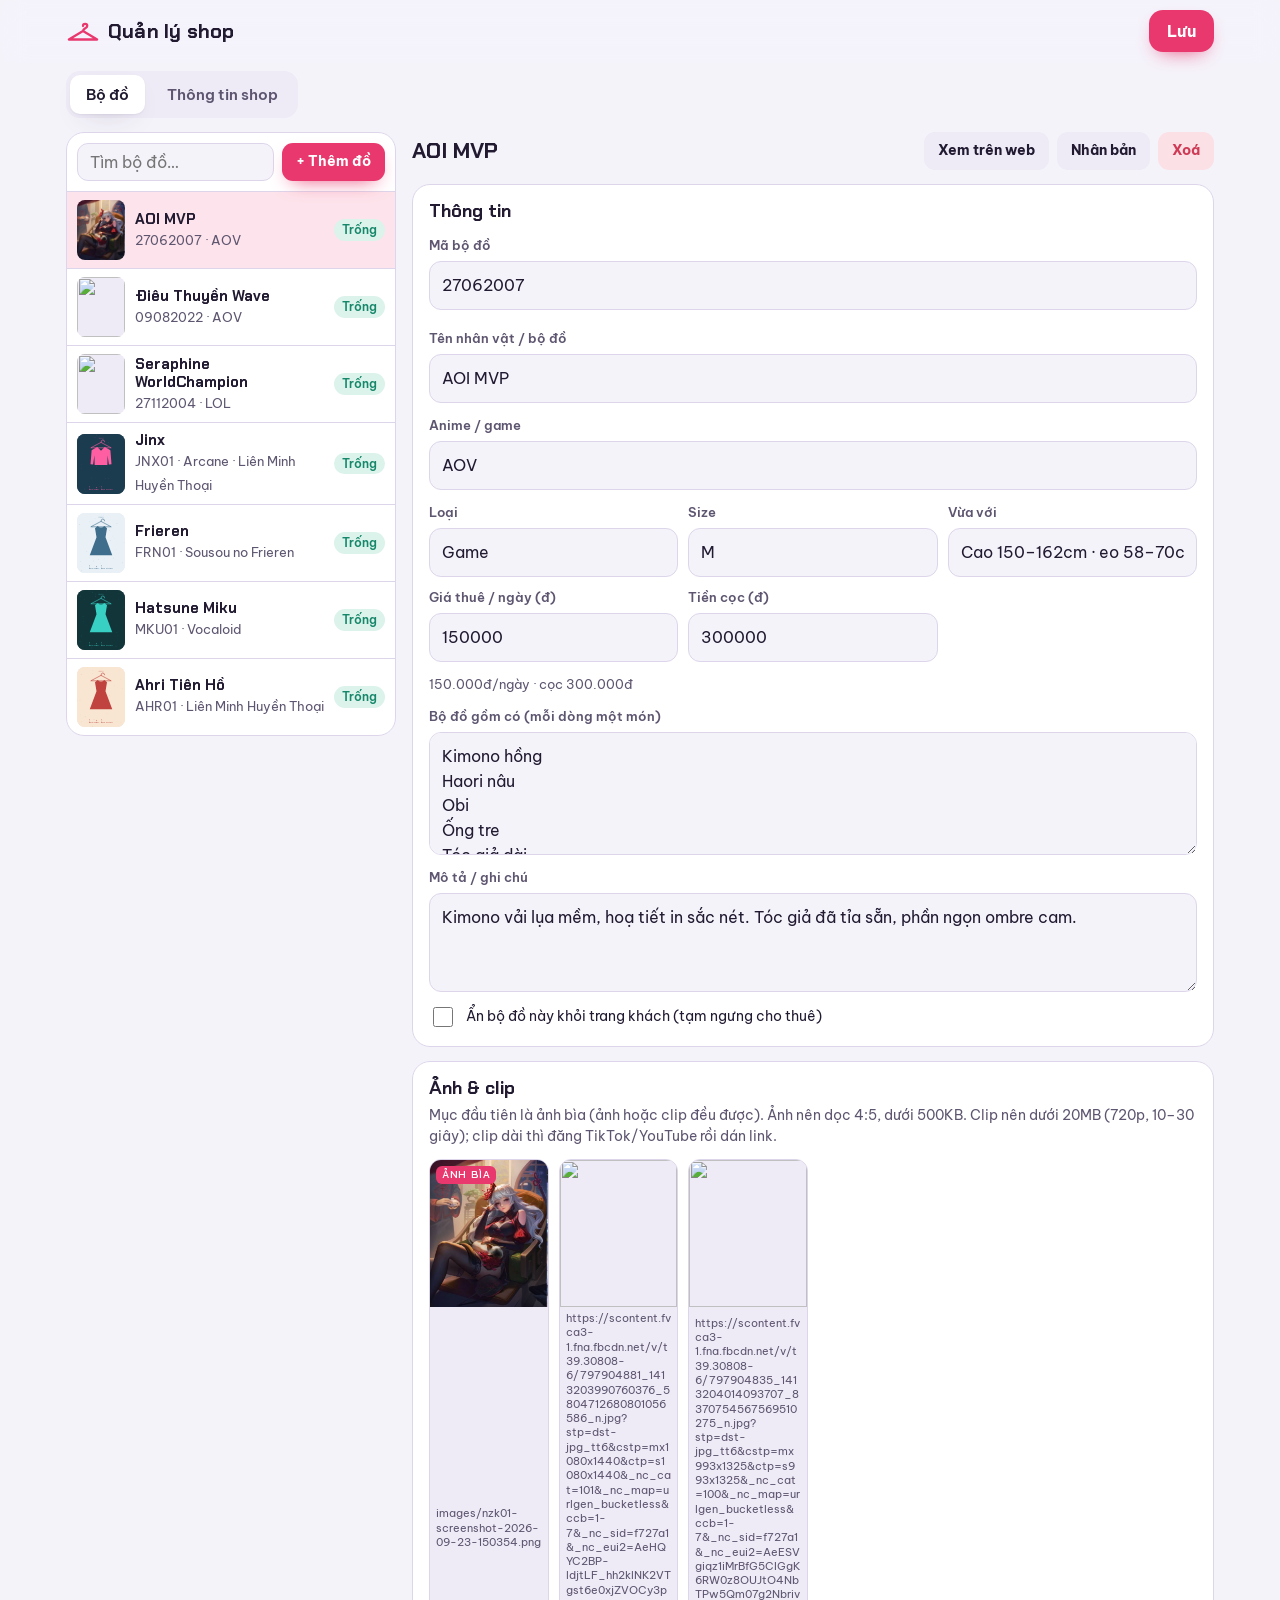
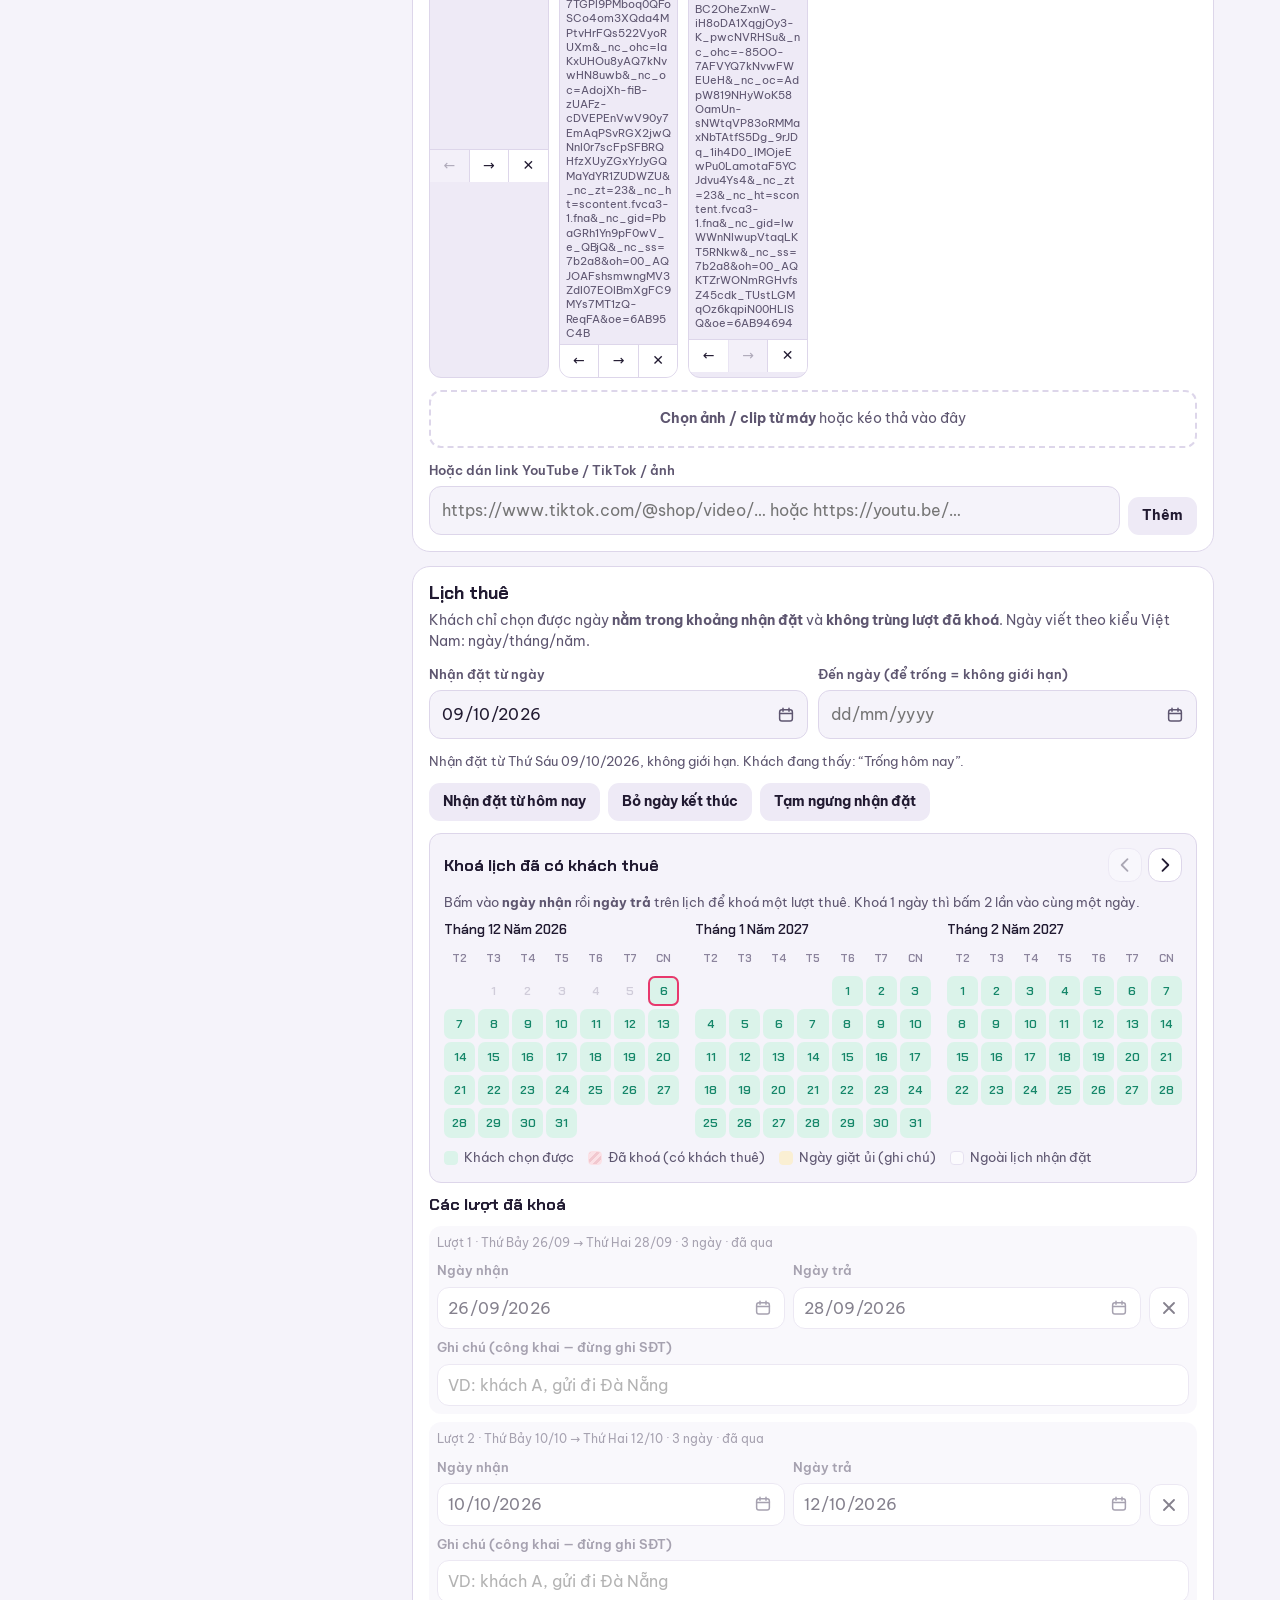
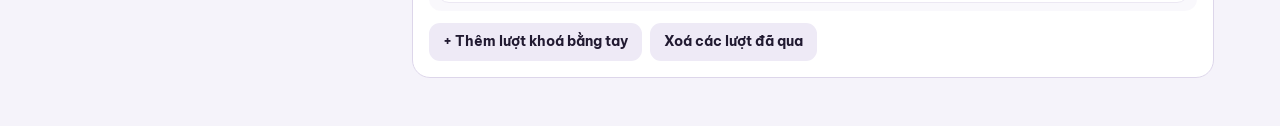
==== admin.html @ e7654703 "Add files via upload" ====
<!doctype html>
<html lang="vi">
<head>
  <meta charset="utf-8">
  <meta name="viewport" content="width=device-width, initial-scale=1, viewport-fit=cover">
  <meta name="robots" content="noindex">
  <title>Quản lý NanabibooShop</title>
  <link rel="icon" href="data:image/svg+xml,%3Csvg xmlns='http://www.w3.org/2000/svg' viewBox='0 0 64 64'%3E%3Crect width='64' height='64' rx='16' fill='%23211A31'/%3E%3Cpath d='M32 18c0-5 7-5 7 0 0 3-7 4-7 8L12 40h40L32 26' fill='none' stroke='white' stroke-width='5' stroke-linecap='round' stroke-linejoin='round'/%3E%3C/svg%3E">
  <link rel="preconnect" href="https://fonts.googleapis.com">
  <link rel="preconnect" href="https://fonts.gstatic.com" crossorigin>
  <link rel="stylesheet" href="https://fonts.googleapis.com/css2?family=Be+Vietnam+Pro:wght@400;500;600;700&family=Chakra+Petch:wght@500;600;700&display=swap">
  <link rel="stylesheet" href="css/style.css">
  <link rel="stylesheet" href="css/admin.css">
</head>
<body class="admin">
  <header class="topbar">
    <div class="topbar__in">
      <a class="brand" href="index.html" title="Mở trang khách">
        <svg class="brand__hanger" viewBox="0 0 48 32" aria-hidden="true"><path d="M24 9c0-4 6-4 6 0 0 3-6 3.5-6 7L4 28h40L24 16" fill="none" stroke="currentColor" stroke-width="3.2" stroke-linecap="round" stroke-linejoin="round"/></svg>
        <span class="brand__name">Quản lý shop</span>
      </a>
      <div class="adm-save">
        <span class="dirty" id="dirty" hidden>Chưa lưu</span>
        <button class="btn btn--primary" type="button" id="saveBtn">Lưu</button>
      </div>
    </div>
  </header>

  <main class="wrap adm" id="adm" data-view="list">
    <div class="banner" id="draftBanner" hidden>
      <span id="draftText">Có bản nháp chưa lưu.</span>
      <span class="banner__act">
        <button class="btn btn--ghost btn--sm" type="button" id="useDraft">Dùng bản nháp</button>
        <button class="btn btn--ghost btn--sm" type="button" id="dropDraft">Bỏ</button>
      </span>
    </div>

    <nav class="tabs" role="tablist" aria-label="Mục quản lý">
      <button class="tab" role="tab" id="tabItems" aria-selected="true" type="button">Bộ đồ</button>
      <button class="tab" role="tab" id="tabShop" aria-selected="false" type="button">Thông tin shop</button>
    </nav>

    <!-- Danh sách bộ đồ + form sửa -->
    <section class="adm-items" id="paneItems">
      <aside class="adm-list">
        <div class="adm-list__head">
          <label class="sr-only" for="listQ">Tìm</label>
          <input id="listQ" type="search" placeholder="Tìm bộ đồ…" autocomplete="off">
          <button class="btn btn--primary btn--sm" type="button" id="addBtn">+ Thêm đồ</button>
        </div>
        <div class="adm-list__body" id="list"></div>
      </aside>

      <section class="adm-edit" id="editor" aria-live="polite"></section>
    </section>

    <!-- Thông tin shop -->
    <section class="panel adm-shop" id="paneShop" hidden>
      <h2>Thông tin shop</h2>
      <div class="fields2">
        <div class="field"><label for="sName">Tên shop</label><input id="sName" data-shop="name"></div>
        <div class="field"><label for="sAddr">Khu vực / địa chỉ</label><input id="sAddr" data-shop="address"></div>
      </div>
      <div class="field"><label for="sTag">Câu giới thiệu ngắn</label><input id="sTag" data-shop="tagline"></div>
      <div class="field"><label for="sMsg">Link Messenger (khách gửi tin chốt thuê vào đây)</label><input id="sMsg" data-shop="messenger" placeholder="https://m.me/ten-trang-cua-ban"></div>
      <p class="hint">Mở trang Facebook của shop → phần tên người dùng (username). Link Messenger là <b>https://m.me/</b> + username đó.</p>
      <div class="fields2">
        <div class="field"><label for="sFb">Link trang Facebook</label><input id="sFb" data-shop="facebook"></div>
        <div class="field"><label for="sPhone">Số điện thoại (để trống nếu không muốn hiện)</label><input id="sPhone" data-shop="phone"></div>
      </div>
      <div class="field"><label for="sClean">Số ngày giặt ủi sau mỗi lượt thuê (ghi chú)</label><input id="sClean" data-shop="cleaningDays" type="number" min="0" max="7" inputmode="numeric"></div>
      <p class="hint">Chỉ dùng để tô màu vàng trên lịch nhỏ trong admin, giúp bạn nhớ ngày giặt ủi. Không ảnh hưởng tới lịch khách chọn.</p>
      <div class="field"><label for="sHow">Hướng dẫn cách thuê (mỗi dòng là một bước)</label><textarea id="sHow" data-shop="howTo" rows="4"></textarea></div>
      <div class="field"><label for="sPolicy">Quy định thuê (hiện ở cuối trang)</label><textarea id="sPolicy" data-shop="policy" rows="3"></textarea></div>
    </section>
  </main>

  <!-- Hộp lưu -->
  <dialog class="sheet" id="saveSheet" aria-labelledby="saveTitle">
    <div class="sheet__grab" aria-hidden="true"></div>
    <div class="sheet__head">
      <h2 id="saveTitle">Lưu thay đổi</h2>
      <button class="icon-btn" type="button" data-close aria-label="Đóng"><svg viewBox="0 0 24 24" aria-hidden="true"><path d="M6 6l12 12M18 6 6 18" stroke="currentColor" stroke-width="2.2" stroke-linecap="round"/></svg></button>
    </div>
    <div id="saveBody"></div>
  </dialog>

  <div class="toast" id="toast" role="status" aria-live="polite"></div>

  <script src="data.js"></script>
  <script src="js/common.js"></script>
  <script src="js/admin.js"></script>
</body>
</html>
---- css/style.css ----
/* ============ NanabibooShop — giao diện ============ */
:root {
  --bg: #F5F3FA;
  --surface: #FFFFFF;
  --surface-2: #EEEAF6;
  --ink: #211A31;
  --ink-2: #5E5670;
  --ink-3: #8C849D;
  --line: #DDD6EA;
  --accent: #E8386D;
  --accent-2: #C72257;
  --accent-ink: #FFFFFF;
  --accent-soft: #FDE3EB;
  --tag: #FFF6DE;
  --tag-ink: #4A3712;
  --free: #16876A;
  --free-soft: #DBF3EA;
  --busy: #CF3A55;
  --busy-soft: #FBE1E6;
  --clean: #A8700A;
  --clean-soft: #FAEFD3;
  --shadow: 0 1px 2px rgba(33, 26, 49, .06), 0 10px 28px -14px rgba(33, 26, 49, .28);
  --shadow-lift: 0 2px 4px rgba(33, 26, 49, .06), 0 18px 36px -16px rgba(33, 26, 49, .38);
  --r: 18px;
  --r-sm: 12px;
  --f-display: "Chakra Petch", "Be Vietnam Pro", system-ui, sans-serif;
  --f-body: "Be Vietnam Pro", system-ui, -apple-system, "Segoe UI", Roboto, sans-serif;
  --ease: cubic-bezier(.2, .8, .2, 1);
  color-scheme: light;
}
@media (prefers-color-scheme: dark) {
  :root:not([data-theme="light"]) {
    --bg: #14111C; --surface: #1D1928; --surface-2: #272136; --ink: #F2EEF9; --ink-2: #B3AAC6; --ink-3: #847B97;
    --line: #342D45; --accent: #FF5C8A; --accent-2: #FF7FA3; --accent-ink: #1A0D14; --accent-soft: #3B1D2B;
    --tag: #2E2638; --tag-ink: #F6DDA6; --free: #43D1A3; --free-soft: #16322A; --busy: #FF7087; --busy-soft: #3A1C25;
    --clean: #EDB54A; --clean-soft: #362B13;
    --shadow: 0 1px 2px rgba(0, 0, 0, .3), 0 12px 30px -16px rgba(0, 0, 0, .7);
    --shadow-lift: 0 2px 4px rgba(0, 0, 0, .3), 0 20px 40px -16px rgba(0, 0, 0, .8);
    color-scheme: dark;
  }
}
:root[data-theme="dark"] {
  --bg: #14111C; --surface: #1D1928; --surface-2: #272136; --ink: #F2EEF9; --ink-2: #B3AAC6; --ink-3: #847B97;
  --line: #342D45; --accent: #FF5C8A; --accent-2: #FF7FA3; --accent-ink: #1A0D14; --accent-soft: #3B1D2B;
  --tag: #2E2638; --tag-ink: #F6DDA6; --free: #43D1A3; --free-soft: #16322A; --busy: #FF7087; --busy-soft: #3A1C25;
  --clean: #EDB54A; --clean-soft: #362B13;
  --shadow: 0 1px 2px rgba(0, 0, 0, .3), 0 12px 30px -16px rgba(0, 0, 0, .7);
  --shadow-lift: 0 2px 4px rgba(0, 0, 0, .3), 0 20px 40px -16px rgba(0, 0, 0, .8);
  color-scheme: dark;
}

*, *::before, *::after { box-sizing: border-box; }
html { -webkit-text-size-adjust: 100%; scroll-behavior: smooth; }
body {
  margin: 0;
  background: var(--bg);
  color: var(--ink);
  font: 400 15px/1.55 var(--f-body);
  -webkit-font-smoothing: antialiased;
  min-height: 100vh;
  display: flex;
  flex-direction: column;
}
img { max-width: 100%; display: block; }
button, input, select, textarea { font: inherit; color: inherit; }
a { color: inherit; }
:focus-visible { outline: 3px solid var(--accent); outline-offset: 2px; border-radius: 6px; }
.sr-only { position: absolute; width: 1px; height: 1px; overflow: hidden; clip: rect(0 0 0 0); white-space: nowrap; }
[hidden] { display: none !important; }

.wrap { width: 100%; max-width: 1180px; margin-inline: auto; padding-inline: 16px; }
main.wrap { flex: 1; padding-block: 8px 48px; }

/* ---------- Thanh trên ---------- */
.topbar {
  position: sticky; top: 0; z-index: 20;
  padding-top: env(safe-area-inset-top, 0px);
  background: color-mix(in srgb, var(--bg) 82%, transparent);
  backdrop-filter: saturate(1.4) blur(12px);
  -webkit-backdrop-filter: saturate(1.4) blur(12px);
  border-bottom: 1px solid transparent;
  transition: border-color .2s;
}
.topbar.is-scrolled { border-bottom-color: var(--line); }
.topbar__in { max-width: 1180px; margin-inline: auto; padding: 10px 16px; display: flex; align-items: center; justify-content: space-between; gap: 12px; }
.brand { display: inline-flex; align-items: center; gap: 8px; text-decoration: none; }
.brand__hanger { width: 34px; height: 24px; color: var(--accent); transform-origin: 50% 20%; }
.brand:hover .brand__hanger { animation: swing .9s var(--ease); }
.brand__name { font: 700 20px/1 var(--f-display); letter-spacing: .01em; }
.icon-btn {
  width: 40px; height: 40px; border-radius: 12px; border: 1px solid var(--line);
  background: var(--surface); display: grid; place-items: center; cursor: pointer; flex: none;
  transition: transform .15s var(--ease), background .2s;
}
.icon-btn:hover { background: var(--surface-2); }
.icon-btn:active { transform: scale(.92); }
.icon-btn svg { width: 20px; height: 20px; }
#themeBtn .moon { display: none; }
:root[data-theme="dark"] #themeBtn .sun { display: none; }
:root[data-theme="dark"] #themeBtn .moon { display: inline; }

/* ---------- Trang chủ ---------- */
.hero { padding-block: 14px 6px; display: grid; gap: 16px; }
.hero h1 {
  margin: 0; font: 700 clamp(28px, 7.4vw, 50px)/1.02 var(--f-display);
  letter-spacing: -.01em; text-wrap: balance; max-width: 16ch;
}
.hero h1 em { font-style: normal; color: var(--accent); }
.hero__sub { margin: 0; color: var(--ink-2); max-width: 52ch; }

.howto {
  background: var(--surface); border: 1.5px dashed var(--line); border-radius: var(--r);
  padding: 16px; display: grid; gap: 12px;
}
.howto__title { margin: 0; font: 600 12px/1 var(--f-display); letter-spacing: .14em; text-transform: uppercase; color: var(--ink-3); }
.howto ol { list-style: none; margin: 0; padding: 0; display: grid; gap: 10px; counter-reset: s; }
.howto li { counter-increment: s; display: grid; grid-template-columns: 30px 1fr; gap: 10px; align-items: start; font-size: 14.5px; }
.howto li::before {
  content: counter(s); width: 30px; height: 30px; border-radius: 50%;
  display: grid; place-items: center; font: 700 14px/1 var(--f-display);
  background: var(--accent-soft); color: var(--accent-2);
}

@media (min-width: 900px) {
  .hero { grid-template-columns: minmax(0, 1.15fr) minmax(0, 1fr); align-items: center; column-gap: 40px; padding-block: 28px 8px; }
  .hero h1, .hero__sub { grid-column: 1; }
  .hero .howto { grid-column: 2; grid-row: 1 / span 2; }
}

/* Bộ lọc */
.filters { position: sticky; top: calc(env(safe-area-inset-top, 0px) + 60px); z-index: 10; margin-top: 22px; padding-block: 10px; background: var(--bg); display: grid; gap: 10px; }
.search { position: relative; }
.search svg { position: absolute; left: 14px; top: 50%; width: 18px; height: 18px; transform: translateY(-50%); color: var(--ink-3); pointer-events: none; }
.search input {
  width: 100%; height: 46px; border-radius: 14px; border: 1px solid var(--line); background: var(--surface);
  padding: 0 14px 0 42px; font-size: 16px;
}
.search input::placeholder { color: var(--ink-3); }
.filter-row { display: flex; gap: 8px; overflow-x: auto; scrollbar-width: none; padding-bottom: 2px; align-items: center; }
.filter-row::-webkit-scrollbar { display: none; }
.chip {
  flex: none; height: 36px; padding: 0 14px; border-radius: 999px; border: 1px solid var(--line);
  background: var(--surface); cursor: pointer; font-weight: 500; font-size: 14px; white-space: nowrap;
  display: inline-flex; align-items: center; gap: 6px;
  transition: background .2s, color .2s, border-color .2s, transform .15s var(--ease);
}
.chip:active { transform: scale(.95); }
.chip[aria-pressed="true"] { background: var(--ink); color: var(--bg); border-color: var(--ink); }
.chip--date { position: relative; }
.chip--date input { position: absolute; inset: 0; opacity: 0; cursor: pointer; width: 100%; }
.chip--date.is-set { background: var(--accent); color: var(--accent-ink); border-color: var(--accent); }
.chip svg { width: 16px; height: 16px; }
.chip__x { display: none; margin-left: 2px; width: 18px; height: 18px; border-radius: 50%; background: color-mix(in srgb, currentColor 20%, transparent); place-items: center; font-size: 12px; line-height: 1; position: relative; z-index: 2; }
.chip--date.is-set .chip__x { display: inline-grid; }

.list-meta { display: flex; justify-content: space-between; align-items: baseline; gap: 12px; margin: 8px 0 12px; color: var(--ink-2); font-size: 14px; }
.list-meta b { color: var(--ink); font-family: var(--f-display); font-size: 16px; }

/* Lưới sản phẩm */
.grid { display: grid; gap: 14px; grid-template-columns: 1fr; }
@media (min-width: 720px) { .grid { grid-template-columns: repeat(2, 1fr); gap: 18px; } }
@media (min-width: 1100px) { .grid { grid-template-columns: repeat(3, 1fr); } }

.card {
  position: relative; display: grid; grid-template-columns: 38% 1fr; gap: 14px;
  background: var(--surface); border-radius: var(--r); padding: 10px; text-decoration: none;
  box-shadow: var(--shadow); border: 1px solid var(--line);
  transition: transform .25s var(--ease), box-shadow .25s var(--ease);
  animation: rise .5s var(--ease) both; animation-delay: calc(var(--i, 0) * 50ms);
}
.card:hover { transform: translateY(-3px); box-shadow: var(--shadow-lift); }
.card:active { transform: scale(.985); }
.card__img { aspect-ratio: 4 / 5; border-radius: var(--r-sm); overflow: hidden; background: var(--surface-2); max-width: 100%; }
.card__img img { width: 100%; height: 100%; object-fit: cover; transition: transform .5s var(--ease); }
.card:hover .card__img img { transform: scale(1.05); }
.card__body { display: flex; flex-direction: column; gap: 6px; min-width: 0; padding: 4px 2px 4px 0; }
.eyebrow { font: 600 11.5px/1.3 var(--f-display); letter-spacing: .1em; text-transform: uppercase; color: var(--ink-3); overflow-wrap: anywhere; }
.card__name { margin: 0; font: 700 19px/1.15 var(--f-display); text-wrap: balance; overflow-wrap: anywhere; }
.card__meta { display: flex; flex-wrap: wrap; gap: 6px; font-size: 13px; color: var(--ink-2); }
.size { display: inline-flex; align-items: center; gap: 4px; border: 1px solid var(--line); border-radius: 8px; padding: 1px 8px; font: 600 12.5px/1.6 var(--f-display); color: var(--ink); }
.card__foot { margin-top: auto; display: flex; flex-direction: column; align-items: flex-start; gap: 8px; }

.status { display: inline-flex; align-items: center; gap: 6px; padding: 4px 10px 4px 8px; border-radius: 999px; font-size: 12.5px; font-weight: 600; line-height: 1.3; }
.status::before { content: ""; width: 8px; height: 8px; border-radius: 50%; background: currentColor; flex: none; }
.status--free { background: var(--free-soft); color: var(--free); }
.status--free::before { animation: pulse 2s ease-in-out infinite; }
.status--busy { background: var(--busy-soft); color: var(--busy); }
.status--clean { background: var(--clean-soft); color: var(--clean); }
.status--soon { background: var(--clean-soft); color: var(--clean); }
.status--none { background: var(--surface-2); color: var(--ink-2); }

/* Thẻ giá dạng mác treo đồ */
.pricetag {
  position: relative; display: inline-flex; align-items: baseline; gap: 3px;
  background: var(--tag); color: var(--tag-ink); padding: 5px 12px 5px 22px;
  font: 700 16px/1.2 var(--f-display);
  clip-path: polygon(12px 0, 100% 0, 100% 100%, 12px 100%, 0 50%);
  transform-origin: 0 50%; transition: transform .35s var(--ease);
}
.pricetag::before { content: ""; position: absolute; left: 9px; top: 50%; width: 6px; height: 6px; margin-top: -3px; border-radius: 50%; background: var(--surface); }
.pricetag small { font: 500 12px/1 var(--f-body); opacity: .8; }
.card:hover .pricetag { transform: rotate(-4deg); }

.empty { text-align: center; padding: 48px 16px; color: var(--ink-2); display: grid; gap: 10px; justify-items: center; }
.empty svg { width: 64px; height: 44px; color: var(--ink-3); }

/* ---------- Trang chi tiết ---------- */
.back { display: inline-flex; align-items: center; gap: 6px; margin: 6px 0 14px; text-decoration: none; font-weight: 600; font-size: 14px; color: var(--ink-2); padding: 6px 10px 6px 4px; border-radius: 10px; }
.back:hover { color: var(--ink); background: var(--surface-2); }
.back svg { width: 18px; height: 18px; transition: transform .2s var(--ease); }
.back:hover svg { transform: translateX(-3px); }

.detail { display: grid; gap: 22px; animation: fadeIn .35s var(--ease) both; }
.d-top { display: grid; grid-template-columns: 44% 1fr; gap: 14px; align-items: start; }
.d-cover { aspect-ratio: 4 / 5; border-radius: var(--r); overflow: hidden; background: var(--surface-2); cursor: zoom-in; box-shadow: var(--shadow); padding: 0; border: 0; width: 100%; max-width: 100%; }
.d-cover img { width: 100%; height: 100%; object-fit: cover; }
.d-info { display: flex; flex-direction: column; gap: 8px; min-width: 0; }
.d-info h1 { margin: 0; font: 700 clamp(22px, 6vw, 38px)/1.08 var(--f-display); text-wrap: balance; overflow-wrap: anywhere; }
.d-code { font: 500 12px/1 var(--f-display); letter-spacing: .08em; color: var(--ink-3); }
.d-price { display: flex; flex-wrap: wrap; gap: 6px 10px; align-items: center; }
.d-deposit { font-size: 13px; color: var(--ink-2); }

.panel { background: var(--surface); border: 1px solid var(--line); border-radius: var(--r); padding: 16px; display: grid; gap: 12px; }
.panel h2 { margin: 0; font: 700 18px/1.2 var(--f-display); }
.panel__sub { margin: -6px 0 0; font-size: 13.5px; color: var(--ink-2); }

.avail { display: grid; gap: 4px; padding: 14px 16px; border-radius: var(--r); }
.avail--free { background: var(--free-soft); }
.avail--busy { background: var(--busy-soft); }
.avail--clean { background: var(--clean-soft); }
.avail--soon { background: var(--clean-soft); }
.avail--none { background: var(--surface-2); }
.avail--soon .avail__big { color: var(--clean); }
.avail--none .avail__big { color: var(--ink-2); }
.avail__big { font: 700 18px/1.25 var(--f-display); }
.avail--free .avail__big { color: var(--free); }
.avail--busy .avail__big { color: var(--busy); }
.avail--clean .avail__big { color: var(--clean); }
.avail__small { font-size: 13.5px; color: var(--ink-2); }

.specs { margin: 0; display: grid; gap: 0; }
.specs > div { display: grid; grid-template-columns: 96px 1fr; gap: 10px; padding: 9px 0; border-top: 1px dashed var(--line); font-size: 14px; }
.specs > div:first-child { border-top: 0; padding-top: 0; }
.specs dt { color: var(--ink-3); }
.specs dd { margin: 0; }
.includes { display: flex; flex-wrap: wrap; gap: 6px; }
.includes span { font-size: 13px; padding: 3px 10px; border-radius: 8px; background: var(--surface-2); }

.gallery { display: grid; gap: 12px; }
.gallery h2 { margin: 0; font: 700 18px/1.2 var(--f-display); }
.gallery__list { display: grid; gap: 10px; grid-template-columns: repeat(2, minmax(0, 1fr)); }
.gallery__list.is-single { grid-template-columns: minmax(0, 520px); justify-content: center; }
.gallery__item { width: 100%; aspect-ratio: 4 / 5; border-radius: var(--r); overflow: hidden; background: var(--surface-2); cursor: zoom-in; padding: 0; border: 0; box-shadow: var(--shadow); max-width: 100%; }
.gallery__item img { width: 100%; height: 100%; object-fit: cover; transition: transform .5s var(--ease); }
.gallery__item:hover img { transform: scale(1.03); }

/* Lịch */
.cal { display: grid; gap: 10px; }
.cal__head { display: flex; align-items: center; justify-content: space-between; gap: 8px; }
.cal__month { font: 700 16px/1 var(--f-display); text-transform: capitalize; }
.cal__nav { display: flex; gap: 6px; }
.cal__nav .icon-btn { width: 36px; height: 36px; }
.cal__nav .icon-btn:disabled { opacity: .35; cursor: default; }
.cal__grid { display: grid; grid-template-columns: repeat(7, 1fr); gap: 4px; }
.cal__wd { text-align: center; font: 600 11.5px/2 var(--f-display); color: var(--ink-3); letter-spacing: .04em; }
.day {
  position: relative; height: clamp(38px, 11vw, 46px); border-radius: 10px; border: 0;
  background: transparent; font: 600 14px/1 var(--f-display); font-variant-numeric: tabular-nums;
  display: grid; place-items: center; cursor: pointer; transition: background .15s, transform .12s var(--ease), color .15s;
}
.day:hover:not(:disabled) { background: var(--surface-2); }
.day:active:not(:disabled) { transform: scale(.9); }
.day.is-past { color: var(--ink-3); opacity: .45; cursor: default; }
.day.is-booked { color: var(--busy); cursor: not-allowed; background: repeating-linear-gradient(-45deg, var(--busy-soft) 0 5px, transparent 5px 9px); text-decoration: line-through; }
.day.is-clean { color: var(--clean); cursor: not-allowed; background: var(--clean-soft); }
.day.is-free { background: var(--free-soft); color: var(--free); }
.day.is-free:not(.is-in):hover:not(:disabled) { background: color-mix(in srgb, var(--free) 22%, var(--surface)); }
.day.is-closed { color: var(--ink-3); opacity: .5; cursor: not-allowed; }
.day.is-today::after { content: ""; position: absolute; bottom: 5px; width: 4px; height: 4px; border-radius: 50%; background: var(--accent); }
.day.is-in { background: var(--accent-soft); color: var(--accent-2); border-radius: 4px; }
.day.is-start, .day.is-end { background: var(--accent); color: var(--accent-ink); }
.day.is-start { border-radius: 10px 4px 4px 10px; }
.day.is-end { border-radius: 4px 10px 10px 4px; }
.day.is-start.is-end { border-radius: 10px; }
.day.is-start:hover:not(:disabled), .day.is-end:hover:not(:disabled) { background: var(--accent); color: var(--accent-ink); }
.day.is-start, .day.is-end { animation: pop .25s var(--ease); }
.legend { display: flex; flex-wrap: wrap; gap: 6px 14px; font-size: 12.5px; color: var(--ink-2); }
.legend span { display: inline-flex; align-items: center; gap: 6px; }
.legend i { width: 14px; height: 14px; border-radius: 4px; display: inline-block; border: 1px solid var(--line); }
.legend .lg-free { background: var(--surface); }
.legend .lg-booked { background: repeating-linear-gradient(-45deg, var(--busy-soft) 0 3px, var(--surface) 3px 6px); border-color: var(--busy-soft); }
.legend .lg-clean { background: var(--clean-soft); border-color: var(--clean-soft); }
.legend .lg-free { background: var(--free-soft); border-color: var(--free-soft); }
.legend .lg-closed { background: var(--surface); opacity: .6; }
.legend .lg-pick { background: var(--accent); border-color: var(--accent); }

/* Form chốt thuê */
.pick { display: grid; grid-template-columns: 1fr 1fr; gap: 8px; }
.pick__box { border: 1.5px solid var(--line); border-radius: var(--r-sm); padding: 8px 12px; display: grid; gap: 2px; transition: border-color .2s; min-width: 0; }
.pick__box.is-active { border-color: var(--accent); }
.pick__lbl { font-size: 12px; color: var(--ink-3); }
.pick__val { font: 700 16px/1.25 var(--f-display); }
.pick__val small { display: block; font: 400 12px/1.3 var(--f-body); color: var(--ink-2); }
.field { display: grid; gap: 6px; min-width: 0; }
.field input, .field textarea, .field select { min-width: 0; max-width: 100%; }
.field label { font-size: 13px; font-weight: 600; color: var(--ink-2); }
.field input, .field textarea {
  width: 100%; border: 1px solid var(--line); border-radius: var(--r-sm); background: var(--bg);
  padding: 11px 12px; font-size: 16px;
}
.field textarea { resize: vertical; min-height: 64px; }
.fields2 { display: grid; gap: 10px; grid-template-columns: 1fr; }
@media (min-width: 520px) { .fields2 { grid-template-columns: 1fr 1fr; } }
.summary { display: grid; gap: 6px; padding: 12px 14px; border-radius: var(--r-sm); background: var(--surface-2); font-size: 14px; }
.summary div { display: flex; justify-content: space-between; gap: 10px; }
.summary b { font-family: var(--f-display); font-variant-numeric: tabular-nums; }
.summary .total { font-size: 16px; padding-top: 6px; border-top: 1px dashed var(--line); }
.hint { font-size: 13px; color: var(--ink-2); margin: 0; }
.hint--warn { color: var(--busy); font-weight: 600; }

.btn {
  display: inline-flex; align-items: center; justify-content: center; gap: 8px;
  height: 50px; padding: 0 20px; border-radius: 14px; border: 0; cursor: pointer;
  font-weight: 700; font-size: 15.5px; text-decoration: none; white-space: nowrap;
  transition: transform .15s var(--ease), background .2s, box-shadow .2s, opacity .2s;
}
.btn svg { width: 20px; height: 20px; flex: none; }
.btn:active { transform: scale(.97); }
.btn--primary { background: var(--accent); color: var(--accent-ink); box-shadow: 0 8px 20px -10px var(--accent); }
.btn--primary:hover { background: var(--accent-2); }
.btn--primary:disabled { opacity: .45; cursor: not-allowed; box-shadow: none; }
.btn--ghost { background: var(--surface-2); color: var(--ink); }
.btn--ghost:hover { background: var(--line); }
.btn--block { width: 100%; }

/* Thanh chốt thuê cố định dưới màn hình (điện thoại) */
.dock {
  position: fixed; left: 0; right: 0; bottom: 0; z-index: 15;
  padding: 10px 16px calc(10px + env(safe-area-inset-bottom, 0px));
  background: color-mix(in srgb, var(--surface) 92%, transparent);
  backdrop-filter: blur(12px); -webkit-backdrop-filter: blur(12px);
  border-top: 1px solid var(--line);
  display: flex; align-items: center; gap: 12px;
  animation: slideUp .4s var(--ease) both;
}
.dock__txt { flex: 1; min-width: 0; font-size: 13px; color: var(--ink-2); line-height: 1.3; }
.dock__txt b { display: block; color: var(--ink); font: 700 16px/1.2 var(--f-display); white-space: nowrap; overflow: hidden; text-overflow: ellipsis; }
.dock .btn { height: 46px; }
body.has-dock main.wrap { padding-bottom: 110px; }

/* Máy tính: chi tiết 2 cột */
@media (min-width: 900px) {
  .detail { grid-template-columns: minmax(0, 1.05fr) minmax(0, 1fr); gap: 32px; align-items: start; }
  .d-left { display: grid; gap: 16px; }
  .d-right { position: sticky; top: calc(env(safe-area-inset-top, 0px) + 76px); display: grid; gap: 16px; }
  .dock { display: none; }
  body.has-dock main.wrap { padding-bottom: 48px; }
}
.d-left, .d-right { display: grid; gap: 16px; min-width: 0; }

/* ---------- Clip ---------- */
.card__img, .d-cover, .gallery__item { position: relative; }
.card__img video, .d-cover video { width: 100%; height: 100%; object-fit: cover; display: block; background: #000; }
.play-badge {
  position: absolute; right: 8px; bottom: 8px; width: 32px; height: 32px; border-radius: 50%;
  background: rgba(20, 14, 30, .62); color: #fff; display: grid; place-items: center; pointer-events: none;
  backdrop-filter: blur(4px); -webkit-backdrop-filter: blur(4px);
}
.play-badge svg { width: 16px; height: 16px; margin-left: 2px; }
.d-cover .play-badge { width: 52px; height: 52px; right: 50%; bottom: 50%; transform: translate(50%, 50%); }
.d-cover .play-badge svg { width: 24px; height: 24px; }
.d-cover.is-video { cursor: default; }
.m-ph { display: grid; place-items: center; width: 100%; height: 100%; background: #16121E; color: #fff; font: 700 15px/1 var(--f-display); letter-spacing: .08em; }
.gallery__item.is-wide { grid-column: 1 / -1; justify-self: center; aspect-ratio: auto; cursor: default; }
.gallery__item.is-video { width: min(100%, 460px); background: #000; }
.gallery__item.is-video video { width: 100%; max-height: 80vh; display: block; }
.gallery__item.is-embed iframe { width: 100%; height: 100%; border: 0; display: block; }
.gallery__item.is-landscape { width: 100%; aspect-ratio: 16 / 9; }
.gallery__item.is-youtube.is-vertical { width: min(100%, 360px); aspect-ratio: 9 / 16; }
.gallery__item.is-tiktok { width: min(100%, 340px); height: 740px; background: #fff; }
.gallery__item.is-link { display: grid; justify-items: center; gap: 10px; padding: 0 0 14px; width: min(100%, 340px); text-decoration: none; font-weight: 600; background: var(--surface); }
.gallery__item.is-link .m-ph { aspect-ratio: 9 / 12; }
.gallery__item.is-link .play-badge { right: 50%; bottom: auto; top: 40%; transform: translateX(50%); }

/* ---------- Hộp thoại ---------- */
dialog { color: var(--ink); }
.sheet {
  width: min(560px, 100%); max-width: 100%; max-height: 92vh; margin: auto auto 0; border: 0; padding: 8px 16px calc(16px + env(safe-area-inset-bottom, 0px));
  border-radius: 22px 22px 0 0; background: var(--surface); box-shadow: var(--shadow-lift); overflow-y: auto;
}
.sheet[open] { animation: sheetUp .38s var(--ease); display: grid; gap: 12px; }
.sheet::backdrop { background: rgba(15, 10, 25, .5); backdrop-filter: blur(2px); animation: fadeIn .3s; }
@media (min-width: 640px) { .sheet { margin: auto; border-radius: 22px; padding: 20px 22px; } .sheet[open] { animation: popIn .3s var(--ease); } .sheet__grab { display: none; } }
.sheet__grab { width: 40px; height: 4px; border-radius: 4px; background: var(--line); margin: 0 auto 4px; }
.sheet__head { display: flex; align-items: center; justify-content: space-between; gap: 10px; }
.sheet__head h2 { margin: 0; font: 700 20px/1.2 var(--f-display); }
.sheet__steps { margin: 0; padding-left: 20px; font-size: 14px; color: var(--ink-2); display: grid; gap: 4px; }
.sheet__text { width: 100%; border: 1.5px dashed var(--line); background: var(--bg); border-radius: var(--r-sm); padding: 12px; font-size: 14px; line-height: 1.55; resize: none; }
.sheet__actions { display: grid; grid-template-columns: 1fr; gap: 8px; }
@media (min-width: 480px) { .sheet__actions { grid-template-columns: auto 1fr; } }
.btn.is-done { background: var(--free-soft); color: var(--free); }

.lightbox { width: 100%; height: 100%; max-width: 100%; max-height: 100%; margin: 0; padding: 0; border: 0; background: rgba(10, 7, 16, .94); }
.lightbox[open] { display: grid; place-items: center; animation: fadeIn .25s; }
.lightbox img { max-width: min(92vw, 720px); max-height: 84vh; border-radius: 14px; object-fit: contain; animation: popIn .3s var(--ease); }
.lb-btn { position: absolute; width: 46px; height: 46px; border-radius: 50%; border: 0; background: rgba(255, 255, 255, .14); color: #fff; font-size: 28px; line-height: 1; cursor: pointer; display: grid; place-items: center; }
.lb-btn:hover { background: rgba(255, 255, 255, .26); }
.lb-prev { left: 12px; top: 50%; transform: translateY(-50%); }
.lb-next { right: 12px; top: 50%; transform: translateY(-50%); }
.lb-close { right: 12px; top: calc(12px + env(safe-area-inset-top, 0px)); font-size: 18px; }
.lb-count { position: absolute; bottom: calc(14px + env(safe-area-inset-bottom, 0px)); left: 0; right: 0; text-align: center; color: #fff; opacity: .7; margin: 0; font: 600 13px/1 var(--f-display); letter-spacing: .1em; }

.toast {
  position: fixed; left: 50%; bottom: calc(90px + env(safe-area-inset-bottom, 0px)); z-index: 100;
  transform: translate(-50%, 20px); opacity: 0; pointer-events: none;
  background: var(--ink); color: var(--bg); padding: 10px 16px; border-radius: 12px; font-size: 14px; font-weight: 500;
  max-width: calc(100% - 32px); width: max-content; text-align: center;
  transition: opacity .25s, transform .3s var(--ease);
}
.toast.show { opacity: 1; transform: translate(-50%, 0); }

/* ---------- Footer ---------- */
.footer { padding-block: 24px 32px; border-top: 1px solid var(--line); color: var(--ink-2); font-size: 13.5px; display: grid; gap: 8px; }
.footer b { font-family: var(--f-display); color: var(--ink); font-size: 15px; }
.footer a { color: var(--accent-2); font-weight: 600; text-decoration: none; }
body.has-dock .footer { padding-bottom: 110px; }
@media (min-width: 900px) { body.has-dock .footer { padding-bottom: 32px; } }

/* ---------- Chuyển động ---------- */
@keyframes rise { from { opacity: .001; transform: translateY(14px); } to { opacity: 1; transform: none; } }
@keyframes fadeIn { from { opacity: 0; } to { opacity: 1; } }
@keyframes pop { 0% { transform: scale(.8); } 60% { transform: scale(1.08); } 100% { transform: scale(1); } }
@keyframes popIn { from { opacity: 0; transform: scale(.94); } to { opacity: 1; transform: none; } }
@keyframes sheetUp { from { transform: translateY(100%); } to { transform: none; } }
@keyframes slideUp { from { transform: translateY(100%); } to { transform: none; } }
@keyframes swing { 0% { transform: rotate(0); } 25% { transform: rotate(-12deg); } 55% { transform: rotate(8deg); } 80% { transform: rotate(-3deg); } 100% { transform: rotate(0); } }
@keyframes pulse { 0%, 100% { box-shadow: 0 0 0 0 color-mix(in srgb, currentColor 50%, transparent); } 50% { box-shadow: 0 0 0 5px transparent; } }
.view-enter { animation: fadeUp .35s var(--ease) both; }
@keyframes fadeUp { from { opacity: 0; transform: translateY(10px); } to { opacity: 1; transform: none; } }

@media (prefers-reduced-motion: reduce) {
  *, *::before, *::after { animation-duration: .01ms !important; animation-iteration-count: 1 !important; transition-duration: .01ms !important; scroll-behavior: auto !important; }
}
---- css/admin.css ----
/* Trang quản lý — dùng chung token với style.css */
.adm-save { display: flex; align-items: center; gap: 10px; }
.adm-save .btn { height: 42px; padding: 0 18px; }
.dirty { font-size: 12.5px; font-weight: 600; color: var(--clean); background: var(--clean-soft); padding: 4px 10px; border-radius: 999px; }
.btn--sm { height: 38px; padding: 0 14px; font-size: 14px; border-radius: 11px; }
.btn--danger { background: var(--busy-soft); color: var(--busy); }
.btn--danger:hover { background: var(--busy); color: #fff; }

.adm { display: grid; gap: 14px; padding-top: 12px; }
.banner { display: flex; flex-wrap: wrap; align-items: center; justify-content: space-between; gap: 10px; padding: 12px 14px; border-radius: var(--r-sm); background: var(--clean-soft); color: var(--ink); font-size: 14px; }
.banner__act { display: flex; gap: 8px; }

.tabs { display: flex; gap: 6px; padding: 4px; background: var(--surface-2); border-radius: 14px; width: fit-content; max-width: 100%; }
.tab { border: 0; background: transparent; padding: 8px 16px; border-radius: 10px; font-weight: 600; cursor: pointer; color: var(--ink-2); }
.tab[aria-selected="true"] { background: var(--surface); color: var(--ink); box-shadow: var(--shadow); }

.adm-items { display: grid; gap: 16px; align-items: start; }
@media (min-width: 900px) { .adm-items { grid-template-columns: 330px minmax(0, 1fr); } .adm-list { position: sticky; top: 76px; } }
@media (max-width: 899px) {
  .adm[data-view="edit"] .adm-list { display: none; }
  .adm[data-view="list"] .adm-edit { display: none; }
}

.adm-list { background: var(--surface); border: 1px solid var(--line); border-radius: var(--r); overflow: hidden; }
.adm-list__head { display: flex; gap: 8px; padding: 10px; border-bottom: 1px solid var(--line); }
.adm-list__head input { flex: 1; min-width: 0; height: 38px; border: 1px solid var(--line); border-radius: 11px; background: var(--bg); padding: 0 12px; font-size: 16px; }
.adm-list__body { max-height: calc(100vh - 200px); overflow-y: auto; }
@media (max-width: 899px) { .adm-list__body { max-height: none; } }
.row { width: 100%; display: grid; grid-template-columns: 48px 1fr auto; gap: 10px; align-items: center; padding: 8px 10px; border: 0; border-bottom: 1px solid var(--line); background: transparent; text-align: left; cursor: pointer; }
.row:last-child { border-bottom: 0; }
.row:hover { background: var(--surface-2); }
.row.is-active { background: var(--accent-soft); }
.row__th { position: relative; display: block; width: 48px; height: 60px; border-radius: 8px; overflow: hidden; background: var(--surface-2); }
.row__th img, .row__th video { width: 100%; height: 100%; object-fit: cover; display: block; }
.row__th .m-ph { font-size: 9px; }
.row__th .play-badge { width: 20px; height: 20px; right: 4px; bottom: 4px; }
.row__th .play-badge svg { width: 10px; height: 10px; }
.row__name { font: 700 15px/1.2 var(--f-display); display: block; }
.row__sub { font-size: 12.5px; color: var(--ink-2); }
.row__badge { font-size: 11.5px; font-weight: 600; padding: 2px 8px; border-radius: 999px; background: var(--surface-2); color: var(--ink-2); }
.row__badge.is-free { background: var(--free-soft); color: var(--free); }
.row__badge.is-busy { background: var(--busy-soft); color: var(--busy); }
.row__badge.is-soon { background: var(--clean-soft); color: var(--clean); white-space: nowrap; }

.adm-edit { display: grid; gap: 14px; min-width: 0; }
.edit-head { display: flex; flex-wrap: wrap; align-items: center; gap: 8px; justify-content: space-between; }
.edit-head h2 { margin: 0; font: 700 22px/1.2 var(--f-display); overflow-wrap: anywhere; }
.edit-head__act { display: flex; flex-wrap: wrap; gap: 8px; }
.only-mobile { display: inline-flex; }
@media (min-width: 900px) { .only-mobile { display: none; } }
.field select { width: 100%; border: 1px solid var(--line); border-radius: var(--r-sm); background: var(--bg); padding: 11px 12px; font-size: 16px; }
.fields3 { display: grid; gap: 10px; grid-template-columns: 1fr 1fr; }
@media (min-width: 620px) { .fields3 { grid-template-columns: repeat(3, 1fr); } }
.field.is-err input { border-color: var(--busy); }
.err { color: var(--busy); font-size: 12.5px; font-weight: 600; }
.check { display: flex; align-items: center; gap: 10px; font-size: 14px; cursor: pointer; }
.check input { width: 20px; height: 20px; accent-color: var(--accent); }

/* Ảnh */
.imgs { display: grid; grid-template-columns: repeat(auto-fill, minmax(118px, 1fr)); gap: 10px; }
.imgc { position: relative; border-radius: var(--r-sm); overflow: hidden; background: var(--surface-2); border: 1px solid var(--line); display: grid; }
.imgc__th { position: relative; aspect-ratio: 4 / 5; overflow: hidden; background: var(--surface-2); }
.imgc__th img, .imgc__th video { width: 100%; height: 100%; object-fit: cover; display: block; }
.imgc__path { font-size: 11px; padding: 4px 6px; color: var(--ink-2); overflow-wrap: anywhere; line-height: 1.3; }
.imgc__tag { position: absolute; top: 6px; left: 6px; font: 600 10.5px/1 var(--f-display); letter-spacing: .06em; background: var(--accent); color: var(--accent-ink); padding: 4px 6px; border-radius: 6px; }
.imgc__new { position: absolute; top: 6px; right: 6px; font-size: 10.5px; font-weight: 700; background: var(--clean-soft); color: var(--clean); padding: 3px 6px; border-radius: 6px; }
.imgc__bar { display: flex; border-top: 1px solid var(--line); }
.imgc__bar button { flex: 1; height: 32px; border: 0; background: var(--surface); cursor: pointer; font-size: 14px; }
.imgc__bar button:hover { background: var(--surface-2); }
.imgc__bar button + button { border-left: 1px solid var(--line); }
.imgc__bar button:disabled { opacity: .3; cursor: default; }
.img-add { display: flex; flex-wrap: wrap; gap: 8px; }
.img-add .field { flex: 1; min-width: 200px; }
.drop { border: 2px dashed var(--line); border-radius: var(--r-sm); padding: 16px; text-align: center; color: var(--ink-2); font-size: 14px; cursor: pointer; transition: border-color .2s, background .2s; }
.drop:hover, .drop.is-over { border-color: var(--accent); background: var(--accent-soft); }
.drop input { display: none; }

/* Lịch đã đặt */
.ranges { display: grid; gap: 8px; }
.range { display: grid; grid-template-columns: minmax(0,1fr) minmax(0,1fr) 40px; gap: 8px; align-items: end; padding: 8px; border-radius: var(--r-sm); background: var(--bg); }
.range.is-past { opacity: .55; }
.range .field input { width: 100%; padding: 8px 10px; background: var(--surface); }
.range .vdate .vdate__txt { padding-right: 42px; }
.range .icon-btn { width: 40px; height: 42px; }
.range__lbl { grid-column: 1 / -1; font-size: 12px; color: var(--ink-2); display: flex; justify-content: space-between; gap: 8px; }
.range__lbl b { color: var(--busy); }
.mini-cal { display: grid; grid-template-columns: repeat(7, 1fr); gap: 3px; width: 100%; }
.mini-cal span, .mini-cal button {
  font: 600 12px/30px var(--f-display); height: 30px; padding: 0; border: 0; text-align: center; border-radius: 7px;
  font-variant-numeric: tabular-nums; background: transparent; color: var(--ink);
}
.mini-cal button { cursor: pointer; transition: transform .12s var(--ease), box-shadow .15s; }
.mini-cal button:hover { box-shadow: inset 0 0 0 2px var(--accent); }
.mini-cal button:active { transform: scale(.9); }
.mini-cal .w { color: var(--ink-3); font-size: 11px; }
.mini-cal .b { background: repeating-linear-gradient(-45deg, var(--busy-soft) 0 4px, color-mix(in srgb, var(--busy) 28%, var(--surface)) 4px 7px); color: var(--busy); }
.mini-cal .c { background: var(--clean-soft); color: var(--clean); }
.mini-cal .f { background: var(--free-soft); color: var(--free); }
.mini-cal .x { color: var(--ink-3); }
.mini-cal .t { box-shadow: inset 0 0 0 2px var(--accent); }
.mini-cal .p { opacity: .35; }
.mini-cal .s { background: var(--accent); color: var(--accent-ink); animation: pop .25s var(--ease); }
.mini-wrap { display: grid; grid-template-columns: repeat(auto-fit, minmax(220px, 1fr)); gap: 16px; }
.mini-wrap h4 { margin: 0 0 4px; font: 600 13px/1.3 var(--f-display); text-transform: capitalize; }
.legend .lg-lock { background: repeating-linear-gradient(-45deg, var(--busy-soft) 0 3px, color-mix(in srgb, var(--busy) 28%, var(--surface)) 3px 6px); border-color: var(--busy-soft); }
.legend .lg-clean { background: var(--clean-soft); border-color: var(--clean-soft); }

.lock-box { display: grid; gap: 10px; padding: 14px; border-radius: var(--r-sm); background: var(--bg); border: 1px solid var(--line); }
.lock-head { display: flex; align-items: center; justify-content: space-between; gap: 10px; }
.lock-head h3, .sub-h { margin: 0; font: 700 16px/1.2 var(--f-display); }
.lock-head .icon-btn { width: 34px; height: 34px; }
.lock-head .icon-btn:disabled { opacity: .35; cursor: default; }
#lockHint a { color: var(--accent-2); font-weight: 600; }

/* Ô ngày dd/mm/yyyy */
.vdate { position: relative; display: flex; }
.vdate .vdate__txt { flex: 1; min-width: 0; padding-right: 44px; font-variant-numeric: tabular-nums; letter-spacing: .02em; }
.vdate .vdate__txt.is-bad { border-color: var(--busy); }
.vdate__btn { position: absolute; right: 4px; top: 50%; transform: translateY(-50%); width: 36px; height: 36px; border: 0; border-radius: 9px; background: transparent; color: var(--ink-2); cursor: pointer; display: grid; place-items: center; }
.vdate__btn:hover { background: var(--surface-2); color: var(--ink); }
.vdate__btn svg { width: 18px; height: 18px; }
.field .vdate .vdate__native, .vdate .vdate__native { position: absolute; right: 0; bottom: 0; width: 1px !important; height: 1px !important; min-width: 0; opacity: 0; pointer-events: none; border: 0; padding: 0; }

.range .range__note { grid-column: 1 / -1; }
.range.is-flash { animation: flash 1.6s var(--ease); }
@keyframes flash { 0%, 40% { box-shadow: 0 0 0 2px var(--accent); } 100% { box-shadow: 0 0 0 0 transparent; } }

.save-list { margin: 0; padding-left: 20px; font-size: 14px; display: grid; gap: 4px; }
.save-opts { display: grid; gap: 10px; }
.save-opt { display: grid; gap: 6px; padding: 14px; border: 1px solid var(--line); border-radius: var(--r-sm); background: var(--bg); }
.save-opt h3 { margin: 0; font: 700 16px/1.2 var(--f-display); }
.save-opt p { margin: 0; font-size: 13.5px; color: var(--ink-2); }
.save-opt .btn { justify-self: start; }
code { font-size: .92em; background: var(--surface-2); padding: 1px 6px; border-radius: 6px; }
.sheet[open] { gap: 14px; }
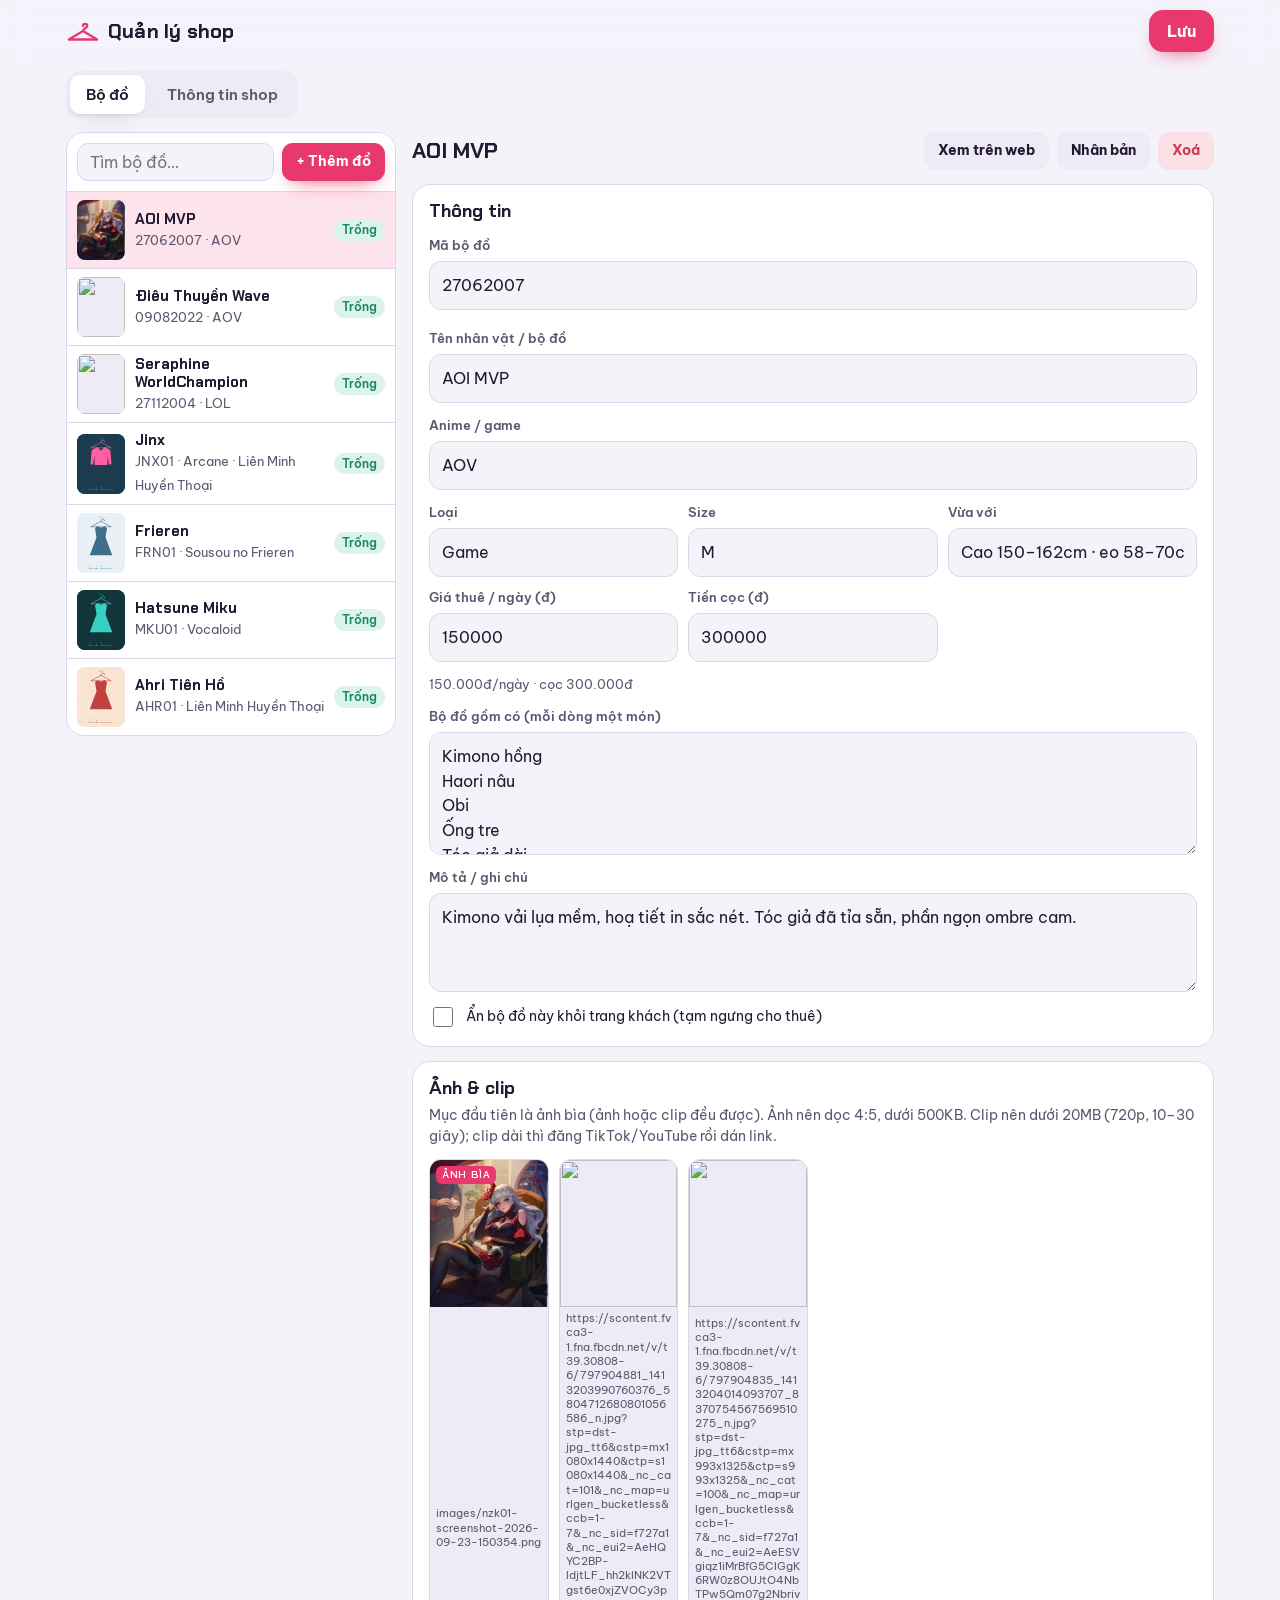
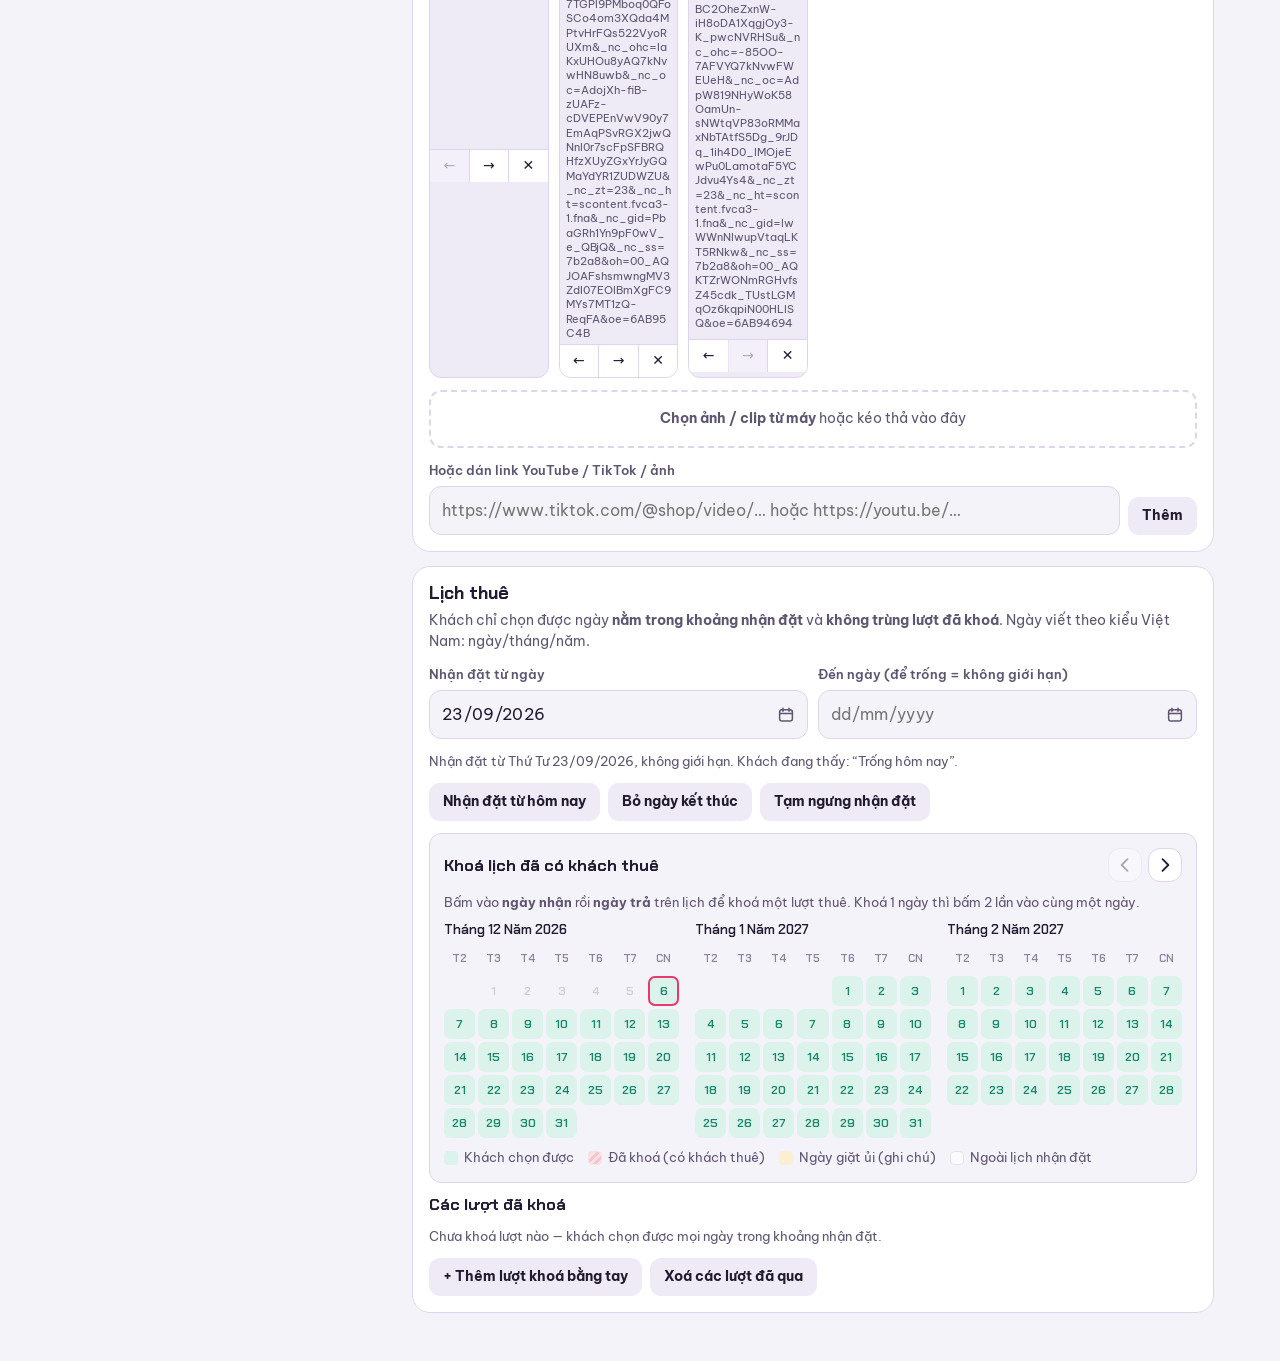
==== commit ad9d4163: "Add files via upload" ====
--- a/admin.html
+++ b/admin.html
@@ -71,7 +71,7 @@
       <div class="field"><label for="sClean">Số ngày giặt ủi sau mỗi lượt thuê (ghi chú)</label><input id="sClean" data-shop="cleaningDays" type="number" min="0" max="7" inputmode="numeric"></div>
       <p class="hint">Chỉ dùng để tô màu vàng trên lịch nhỏ trong admin, giúp bạn nhớ ngày giặt ủi. Không ảnh hưởng tới lịch khách chọn.</p>
       <div class="field"><label for="sHow">Hướng dẫn cách thuê (mỗi dòng là một bước)</label><textarea id="sHow" data-shop="howTo" rows="4"></textarea></div>
-      <div class="field"><label for="sPolicy">Quy định thuê (hiện ở cuối trang)</label><textarea id="sPolicy" data-shop="policy" rows="3"></textarea></div>
+      <div class="field"><label for="sPolicy">Luật thuê của shop — ghim ở đầu trang chủ (mỗi dòng là một điều)</label><textarea id="sPolicy" data-shop="policy" rows="7" placeholder="Cọc giữ đồ trước khi nhận.&#10;Trả đồ đúng hẹn; trễ tính thêm 1 ngày thuê.&#10;…"></textarea></div>
     </section>
   </main>
 
--- a/css/style.css
+++ b/css/style.css
@@ -127,6 +127,26 @@
   .hero .howto { grid-column: 2; grid-row: 1 / span 2; }
 }
 
+/* Luật thuê (ghim đầu trang) */
+.rules {
+  position: relative; margin-top: 10px; padding: 16px 16px 14px; border-radius: var(--r);
+  background: var(--tag); color: var(--tag-ink);
+  border: 1px solid color-mix(in srgb, var(--tag-ink) 16%, transparent);
+  box-shadow: var(--shadow); display: grid; gap: 10px;
+}
+.rules__head { display: flex; align-items: center; flex-wrap: wrap; gap: 8px 10px; }
+.rules__pin { width: 22px; height: 22px; color: var(--accent); flex: none; transform: rotate(-12deg); transform-origin: 70% 30%; }
+.rules:hover .rules__pin { animation: swing .9s var(--ease); }
+.rules__head h2 { margin: 0; font: 700 18px/1.2 var(--f-display); }
+.rules__tag { font: 600 11px/1 var(--f-display); letter-spacing: .12em; text-transform: uppercase; padding: 5px 8px; border-radius: 999px; background: color-mix(in srgb, var(--tag-ink) 10%, transparent); }
+.rules__list { margin: 0; padding: 0; list-style: none; counter-reset: r; display: grid; gap: 6px; }
+.rules__list li { counter-increment: r; display: grid; grid-template-columns: 24px 1fr; gap: 8px; font-size: 14.5px; line-height: 1.5; }
+.rules__list li::before { content: counter(r) "."; font: 700 14px/1.5 var(--f-display); color: var(--accent-2); text-align: right; }
+.rules.is-collapsed .rules__list li:nth-child(n+5) { display: none; }
+.rules__more { justify-self: start; border: 0; background: none; padding: 2px 0; font-weight: 700; font-size: 14px; color: var(--accent-2); cursor: pointer; text-decoration: underline; text-underline-offset: 3px; }
+@media (min-width: 520px) { .rules__tag { margin-left: auto; } }
+@media (min-width: 720px) { .rules__list { display: block; columns: 2; column-gap: 32px; } .rules__list li { break-inside: avoid; margin-bottom: 6px; } }
+
 /* Bộ lọc */
 .filters { position: sticky; top: calc(env(safe-area-inset-top, 0px) + 60px); z-index: 10; margin-top: 22px; padding-block: 10px; background: var(--bg); display: grid; gap: 10px; }
 .search { position: relative; }
